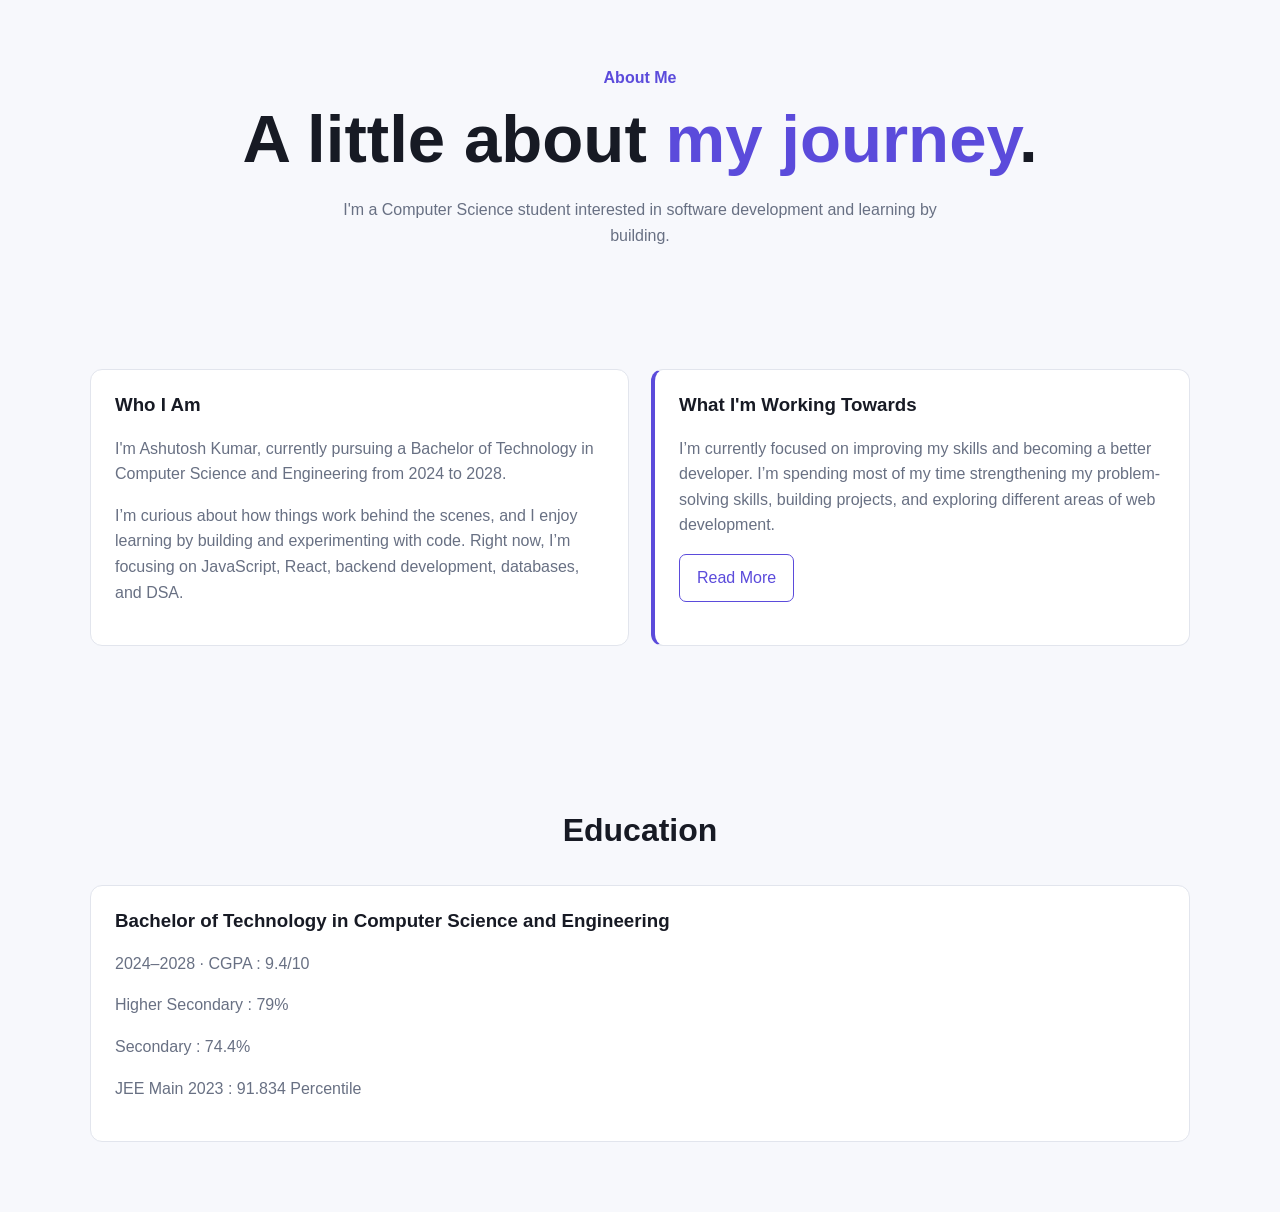
==== about.html @ c46a75e5 "just upgrading my portfolio structure" ====
<!DOCTYPE html>
<html lang="en">
<head>
  <meta charset="UTF-8">
  <meta name="viewport" content="width=device-width, initial-scale=1.0">
  <meta name="description" content="Ashutosh Kumar - Computer Science student and web developer.">
  <title>About | Ashutosh Kumar</title>
  <link rel="stylesheet" href="css/about.css">
</head>
<body>
  <div id="header"></div>
  <main>

    <section class="page-title">
      <div class="container">
        <div class="small-title">About Me</div>
        <h1>A little about <span class="gradient">my journey</span>.</h1>
        <p>I'm a Computer Science student interested in software development and learning by building.</p>
      </div>
    </section>

    <section class="section">

      <div class="container grid-2">
        <div class="card about-box">
          <h3>Who I Am</h3>
          <p>I'm Ashutosh Kumar, currently pursuing a Bachelor of Technology in Computer Science and Engineering from 2024 to 2028.</p>
          <p>I’m curious about how things work behind the scenes, and I enjoy learning by building and experimenting with code. Right now, I’m focusing on JavaScript, React, backend development, databases, and DSA.</p>
        </div>

        <div class="card about-box highlight">
          <h3>What I'm Working Towards</h3>
          <p>I’m currently focused on improving my skills and becoming a better developer. I’m spending most of my time strengthening my problem-solving skills, building projects, and exploring different areas of web development.</p>
          <button class="btn btn-light" id="moreBtn">Read More</button>
          <p id="extraText" hidden>Currently, I’m working on improving myself as a developer and trying to learn something new every day. I’m focusing on problem solving and DSA while also spending time on web development. I’m learning backend development with Java, improving my React.js skills, and exploring Node.js and MongoDB. I’m also working with APIs, databases, and different concepts of JavaScript. Most of my learning comes from building small projects, practicing problems, and experimenting with things on my own. There’s a lot more I want to explore, but for now I’m focused on building a strong foundation and becoming better with every project.</p>
        </div>
      </div>

    </section>

    <section class="section">
      <div class="container section-head"><h2>Education</h2></div>
      <div class="container card">
        <h3>Bachelor of Technology in Computer Science and Engineering</h3>
        <p>2024–2028 · CGPA : 9.4/10</p>
        <p>Higher Secondary : 79%</p>
        <p>Secondary : 74.4%</p>
        <p>JEE Main 2023 : 91.834 Percentile</p>
      </div>
    </section>

  </main>
  <div id="footer"></div>
  <script src="js/common.js"></script>
  <script src="js/about.js"></script>
</body>
</html>
---- css/about.css ----
@import url("common.css");

.about-box{
    margin-bottom:25px
}
.highlight{
    border-left:4px solid var(--primary)
}
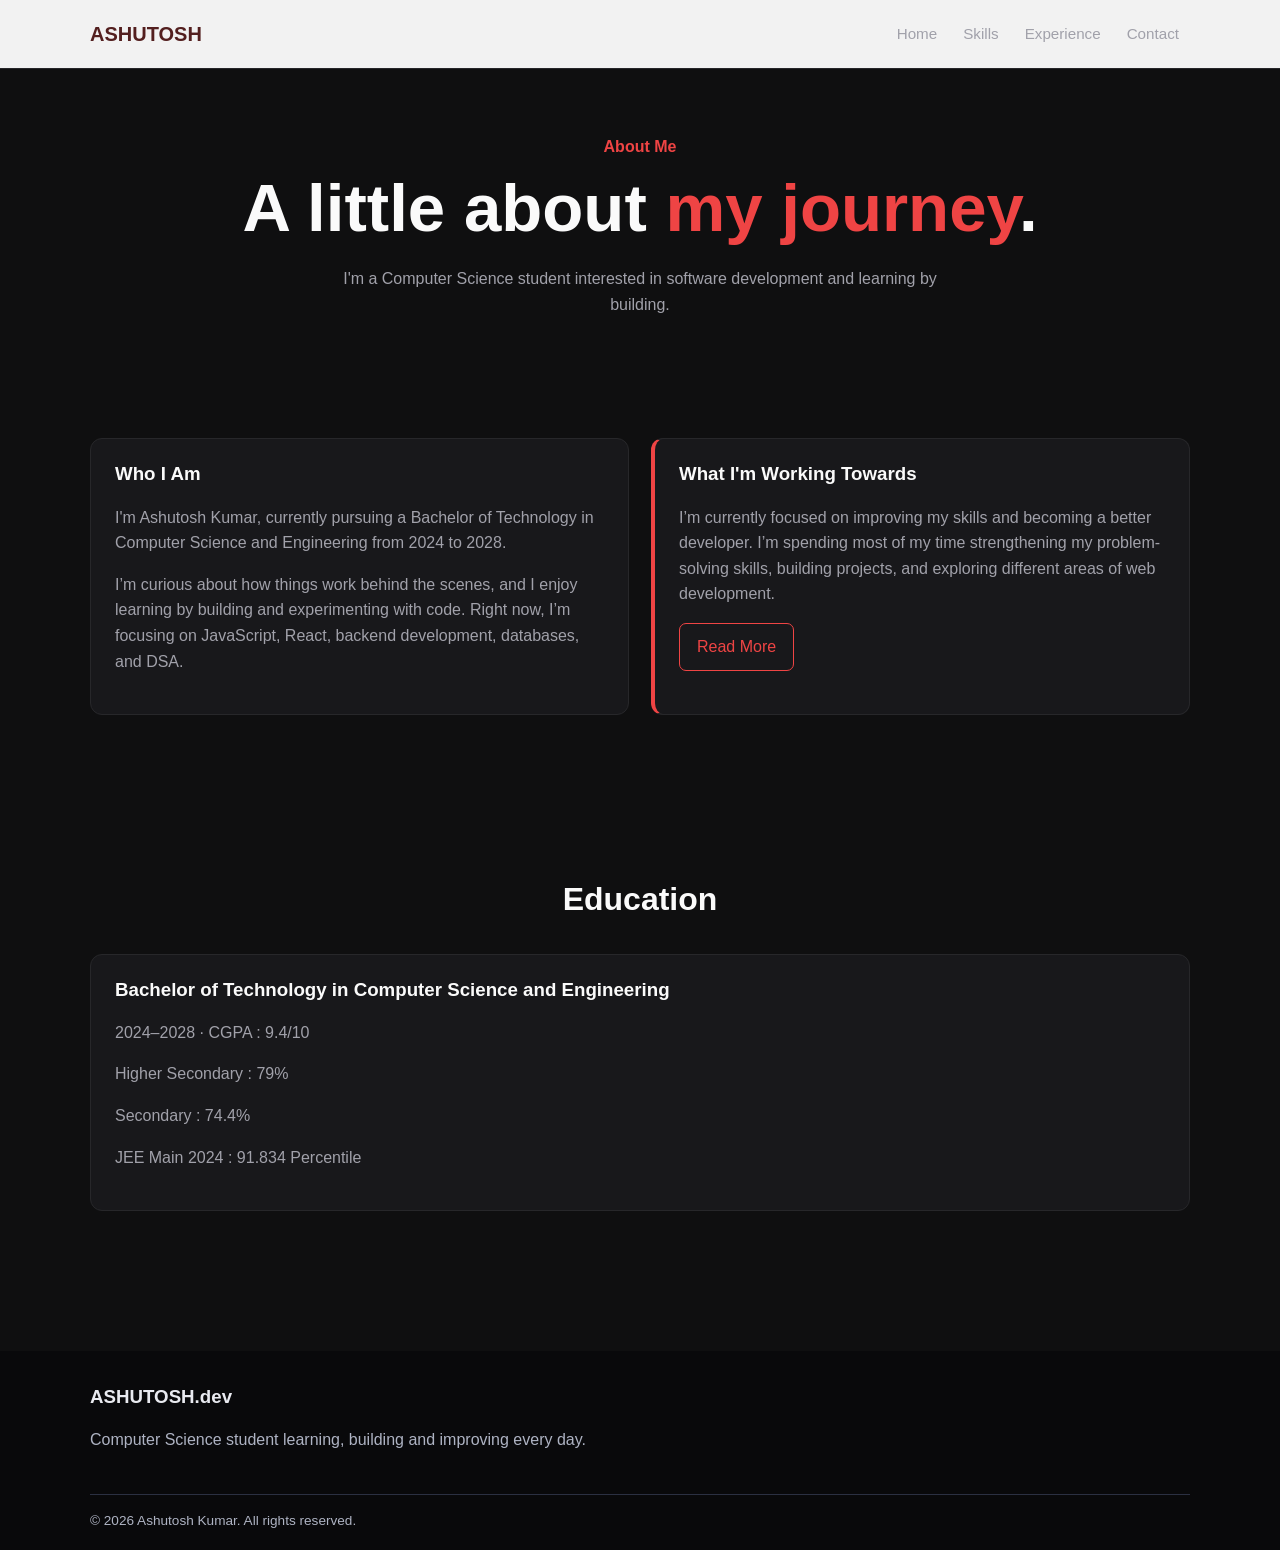
==== commit 9da20a6e: "Update portfolio website" ====
--- a/about.html
+++ b/about.html
@@ -45,7 +45,7 @@
         <p>2024–2028 · CGPA : 9.4/10</p>
         <p>Higher Secondary : 79%</p>
         <p>Secondary : 74.4%</p>
-        <p>JEE Main 2023 : 91.834 Percentile</p>
+        <p>JEE Main 2024 : 91.834 Percentile</p>
       </div>
     </section>
 
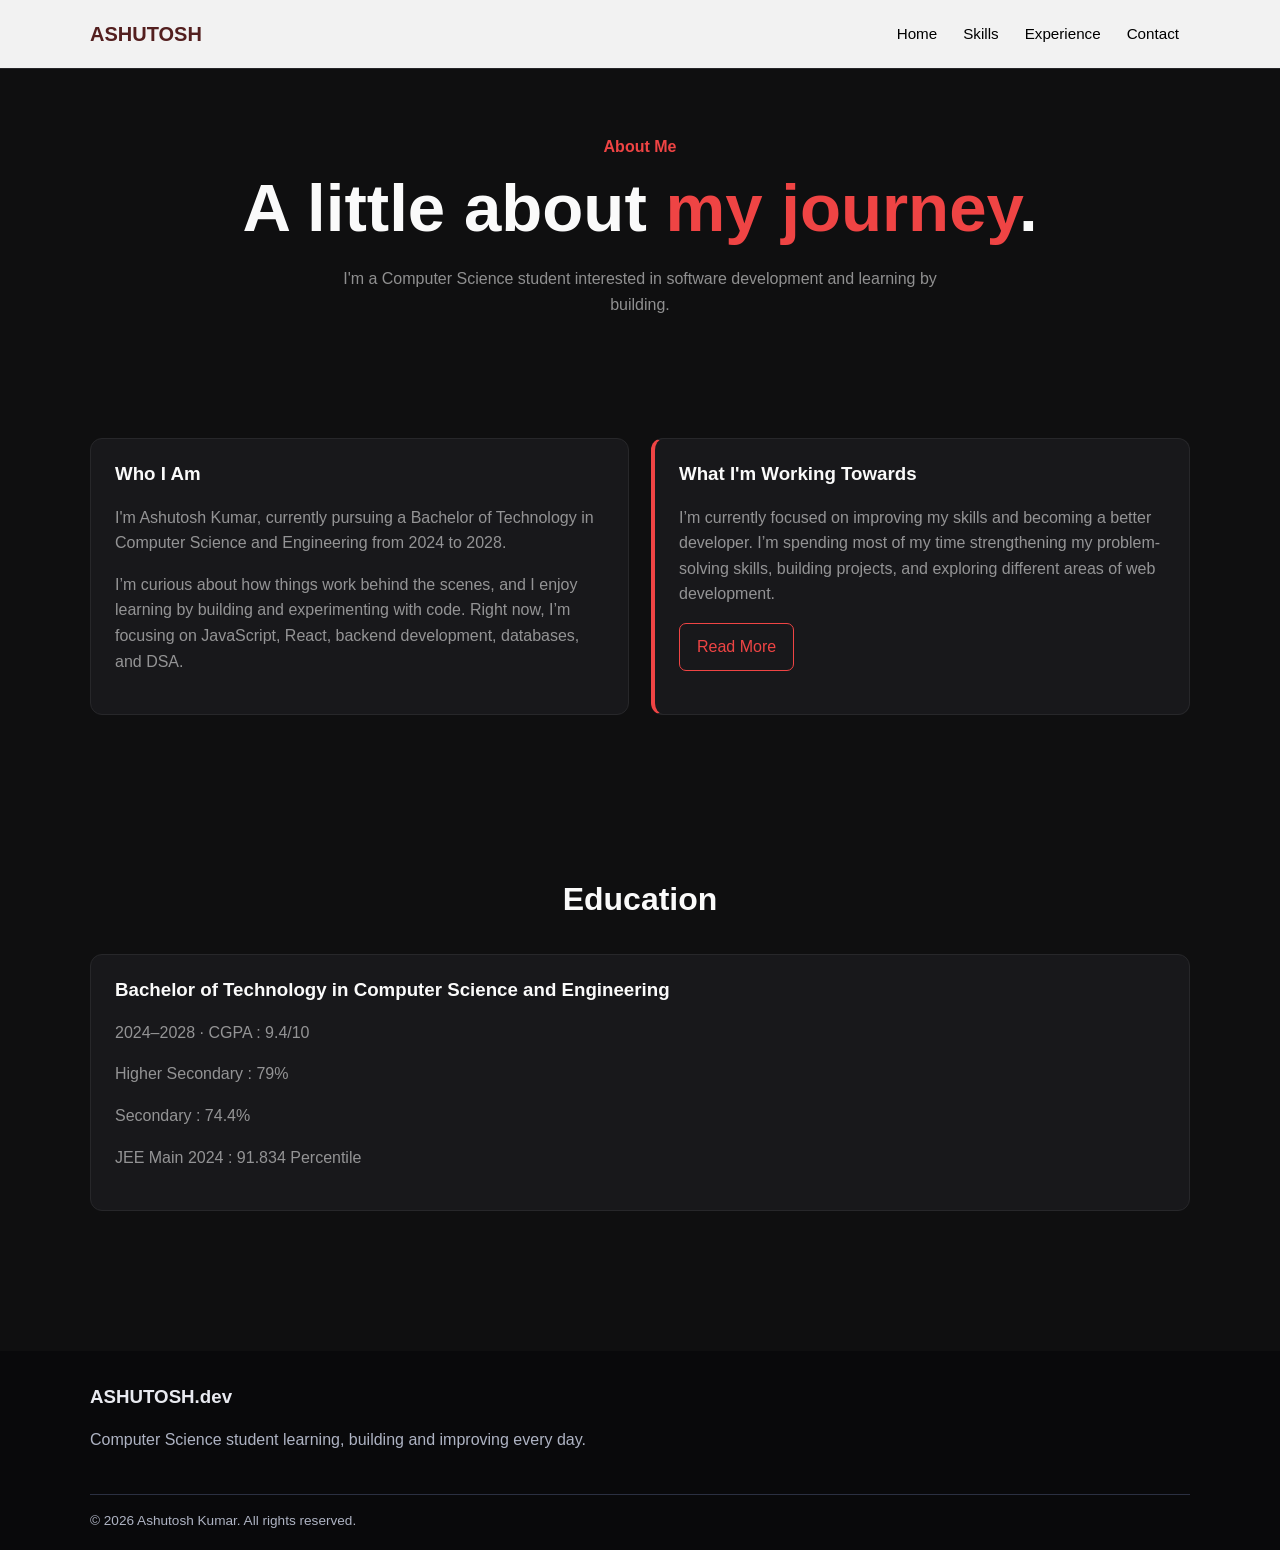
==== commit 9cac4cfc: "adding some responsiveness" ====
--- a/about.html
+++ b/about.html
@@ -1,57 +1,65 @@
 <!DOCTYPE html>
 <html lang="en">
 <head>
-  <meta charset="UTF-8">
-  <meta name="viewport" content="width=device-width, initial-scale=1.0">
-  <meta name="description" content="Ashutosh Kumar - Computer Science student and web developer.">
-  <title>About | Ashutosh Kumar</title>
-  <link rel="stylesheet" href="css/about.css">
+    
+    <meta charset="UTF-8">
+    <meta name="viewport" content="width=device-width, initial-scale=1.0">
+    <meta name="description" content="Ashutosh Kumar - Computer Science student and web developer.">
+    <title>About | Ashutosh Kumar</title>
+    <link rel="stylesheet" href="css/about.css">
+
 </head>
 <body>
-  <div id="header"></div>
-  <main>
+    <div id="header"></div>
 
-    <section class="page-title">
-      <div class="container">
-        <div class="small-title">About Me</div>
-        <h1>A little about <span class="gradient">my journey</span>.</h1>
-        <p>I'm a Computer Science student interested in software development and learning by building.</p>
-      </div>
-    </section>
+    <main>
 
-    <section class="section">
+        <section class="page-title">
+        <div class="container">
+            <div class="small-title">About Me</div>
+            <h1>A little about <span class="gradient">my journey</span>.</h1>
+            <p>I'm a Computer Science student interested in software development and learning by building.</p>
+        </div>
+        </section>
 
-      <div class="container grid-2">
-        <div class="card about-box">
-          <h3>Who I Am</h3>
-          <p>I'm Ashutosh Kumar, currently pursuing a Bachelor of Technology in Computer Science and Engineering from 2024 to 2028.</p>
-          <p>I’m curious about how things work behind the scenes, and I enjoy learning by building and experimenting with code. Right now, I’m focusing on JavaScript, React, backend development, databases, and DSA.</p>
-        </div>
+        <section class="section">
 
-        <div class="card about-box highlight">
-          <h3>What I'm Working Towards</h3>
-          <p>I’m currently focused on improving my skills and becoming a better developer. I’m spending most of my time strengthening my problem-solving skills, building projects, and exploring different areas of web development.</p>
-          <button class="btn btn-light" id="moreBtn">Read More</button>
-          <p id="extraText" hidden>Currently, I’m working on improving myself as a developer and trying to learn something new every day. I’m focusing on problem solving and DSA while also spending time on web development. I’m learning backend development with Java, improving my React.js skills, and exploring Node.js and MongoDB. I’m also working with APIs, databases, and different concepts of JavaScript. Most of my learning comes from building small projects, practicing problems, and experimenting with things on my own. There’s a lot more I want to explore, but for now I’m focused on building a strong foundation and becoming better with every project.</p>
-        </div>
-      </div>
+            <div class="container grid-2">
 
-    </section>
+                <div class="card about-box">
+                <h3>Who I Am</h3>
+                <p>I'm Ashutosh Kumar, currently pursuing a Bachelor of Technology in Computer Science and Engineering from 2024 to 2028.</p>
+                <p>I’m curious about how things work behind the scenes, and I enjoy learning by building and experimenting with code. Right now, I’m focusing on JavaScript, React, backend development, databases, and DSA.</p>
+                </div>
 
-    <section class="section">
-      <div class="container section-head"><h2>Education</h2></div>
-      <div class="container card">
-        <h3>Bachelor of Technology in Computer Science and Engineering</h3>
-        <p>2024–2028 · CGPA : 9.4/10</p>
-        <p>Higher Secondary : 79%</p>
-        <p>Secondary : 74.4%</p>
-        <p>JEE Main 2024 : 91.834 Percentile</p>
-      </div>
-    </section>
+                <div class="card about-box highlight">
+                <h3>What I'm Working Towards</h3>
+                <p>I’m currently focused on improving my skills and becoming a better developer. I’m spending most of my time strengthening my problem-solving skills, building projects, and exploring different areas of web development.</p>
+                <button class="btn btn-light" id="moreBtn">Read More</button>
+                <p id="extraText" hidden>Currently, I’m working on improving myself as a developer and trying to learn something new every day. I’m focusing on problem solving and DSA while also spending time on web development. I’m learning backend development with Java, improving my React.js skills, and exploring Node.js and MongoDB. I’m also working with APIs, databases, and different concepts of JavaScript. Most of my learning comes from building small projects, practicing problems, and experimenting with things on my own. There’s a lot more I want to explore, but for now I’m focused on building a strong foundation and becoming better with every project.</p>
+                </div>
 
-  </main>
-  <div id="footer"></div>
-  <script src="js/common.js"></script>
-  <script src="js/about.js"></script>
+            </div>
+
+        </section>
+
+        <section class="section">
+
+            <div class="container section-head"><h2>Education</h2></div>
+
+            <div class="container card">
+                <h3>Bachelor of Technology in Computer Science and Engineering</h3>
+                <p>2024–2028 · CGPA : 9.4/10</p>
+                <p>Higher Secondary : 79%</p>
+                <p>Secondary : 74.4%</p>
+                <p>JEE Main 2024 : 91.834 Percentile</p>
+            </div>
+        </section>
+
+    </main>
+    <div id="footer"></div>
+    <script src="js/common.js"></script>
+    <script src="js/about.js"></script>
+    
 </body>
-</html>
+</html>
